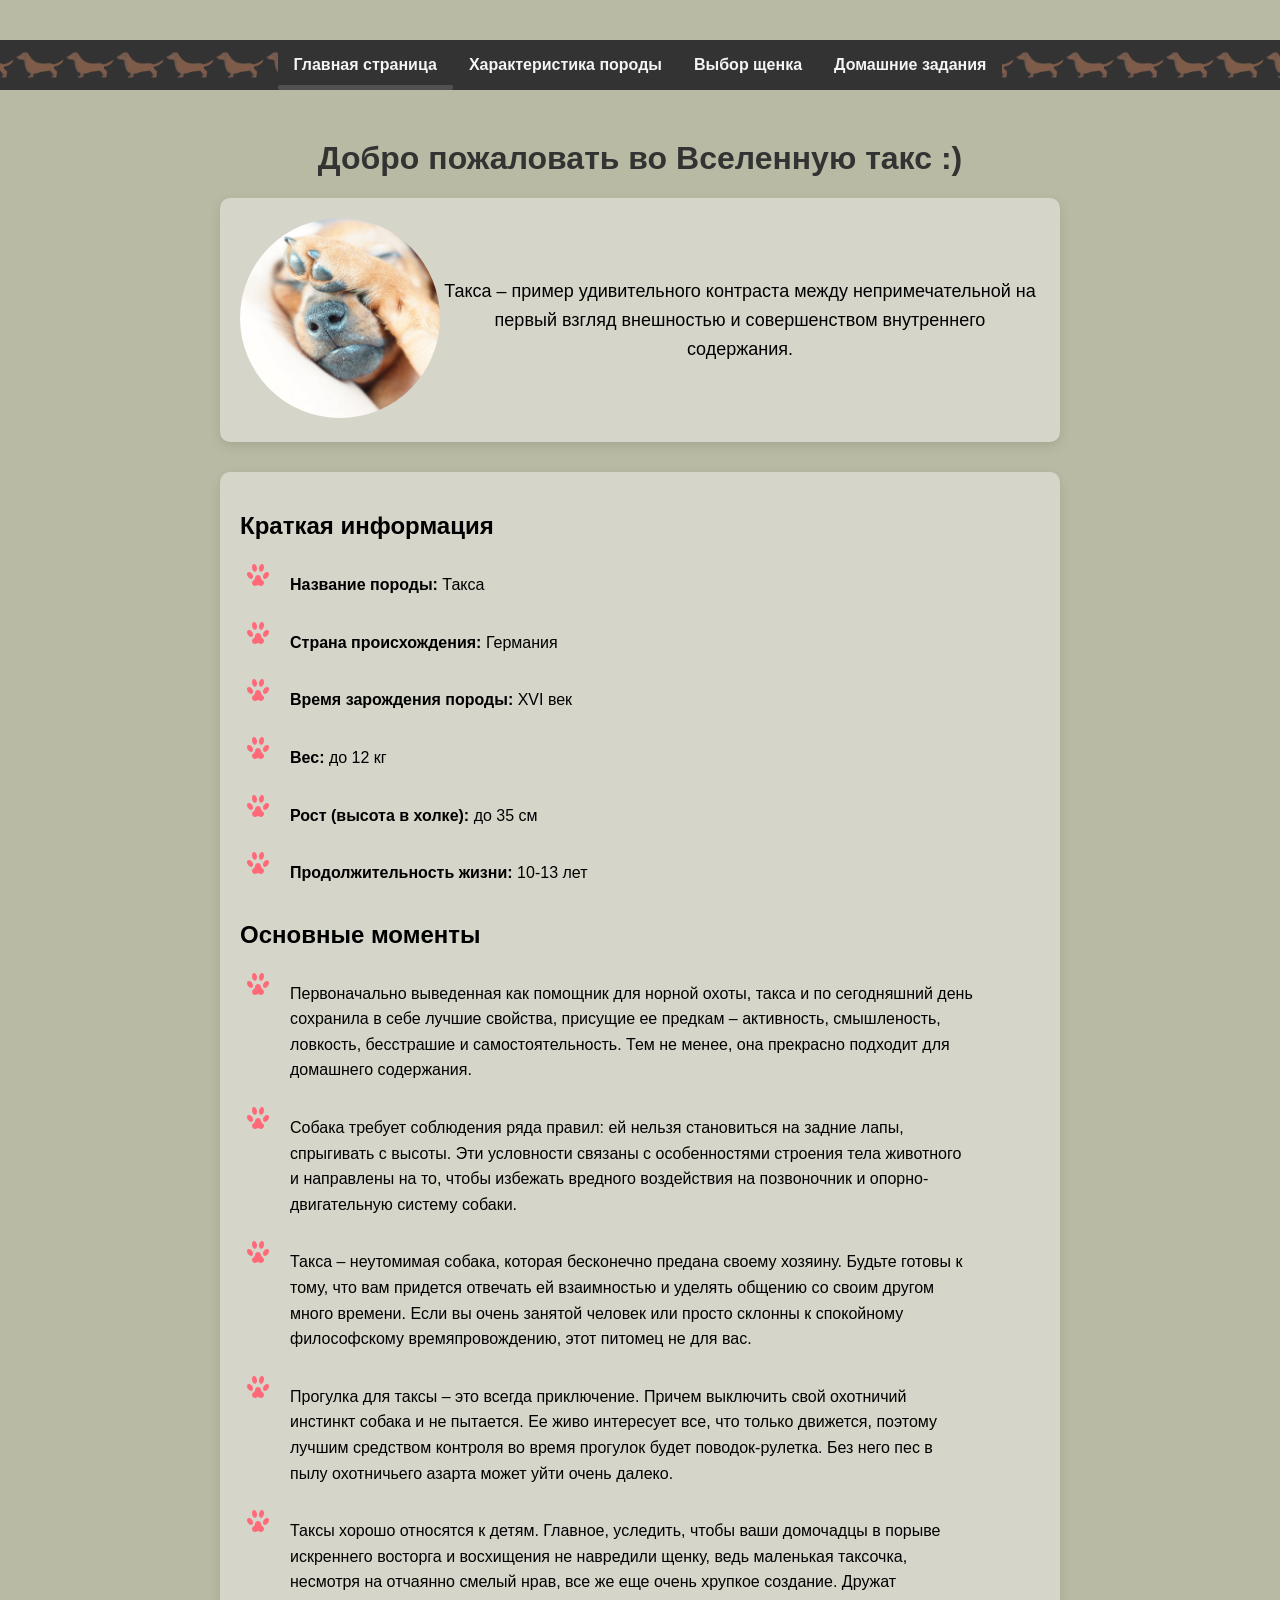
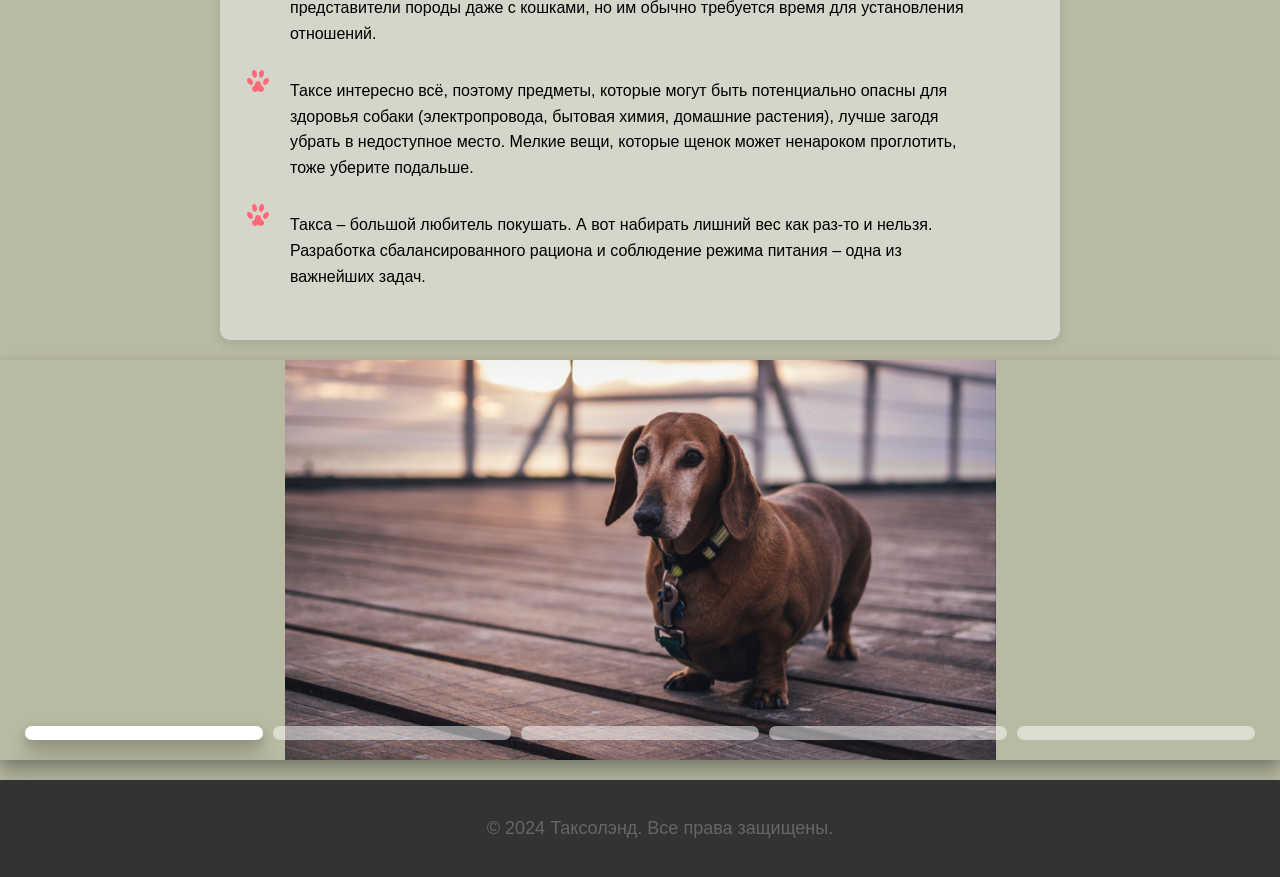
==== index.html @ 189440b9 "Your commit message" ====
<!DOCTYPE html>
<html lang="ru">
<head>
    <meta charset="UTF-8">
    <meta name="viewport" content="width=device-width, initial-scale=1.0">
    <title>Главная страница</title>
    <link rel="stylesheet" href="css/style.css">
    <link rel="stylesheet" href="css/logo.css">
    <link rel="stylesheet" href="css/slider-style.css">
    <link rel="stylesheet" href="css/startinfo-style.css">
    <script src="https://code.jquery.com/jquery-3.6.0.min.js"></script>
</head>
<body>
    <header>
        <!-- Логотип -->
        <div class="logo">
            <div class="dachshund-container">
                <div class="dachshund">
                    <!-- Тело -->
                    <div class="dachshund-body">
                        <!-- Лапы -->
                        <div class="leg leg-front"></div>
                        <div class="leg leg-back"></div>
                        <!-- Голова -->
                        <div class="dachshund-head">
                            <div class="ear ear-right"></div>
                            <div class="ear ear-left"></div>
                            <div class="eye eye-left"></div>
                            <div class="eye eye-right"></div>
                            <div class="nose"></div>
                        </div>

                    </div>
                    <!-- Хвост -->
                    <div class="tail"></div>
                </div>
            </div>
        </div>
        <!-- Меню навигации -->
        <ul class="navigation">
            <li class="active"><a href="index.html">Главная страница</a></li>
            <li><a href="pages/features.html">Характеристика породы</a></li>
            <li><a href="pages/puppy.html">Выбор щенка</a></li>
            <li class="dropdown">
                <a href="#">Домашние задания</a>
                <ul class="dropdown-content">
                    <li><a href="pages/drawing.html">Рисунок CSS</a></li>
                    <li><a href="pages/animation.html">Анимация SVG</a></li>
                    <li><a href="pages/test.html">Тест на знание сленга</a></li>
                </ul>
            </li>
        </ul>
    </header>
    <h1>Добро пожаловать во Вселенную такс :)</h1>
    <div class="content">

        <!-- Контент страницы -->
    <div class="main-content">
        <div class="pet-start">
            <div class="taxa-photo">
                <img src="images/images-dogs/dog5.JPG" class="rounded">
            </div>
            <div class="preview">
                <p>
                    Такса – пример удивительного контраста между непримечательной на первый взгляд
                    внешностью и совершенством внутреннего содержания.
                </p>
            </div>
        </div>

        <div class="brief-info">
            <h2 id="info">Краткая информация</h2>
            <ul class="info">
                <li> <strong>Название породы:</strong>
                     Такса
                </li>
                <li>
                    <strong>Страна происхождения:</strong>
                     Германия
                </li>
                <li>
                    <strong>Время зарождения породы:</strong>
                    	XVI век
                </li>
                <li>
                    <strong>Вес:</strong>
                     до 12 кг
                </li>
                <li>
                    <strong>Рост (высота в холке):</strong>
                     до 35 см
                </li>
                <li>
                    <strong>Продолжительность жизни:</strong>
                     10-13 лет
                </li>
            </ul>

            <h2 id="moment">Основные моменты</h2>
            <ul class="info">
                <li>
                    Первоначально выведенная как помощник для норной охоты, такса и по сегодняшний день сохранила в
                    себе лучшие свойства, присущие ее предкам – активность, смышленость, ловкость, бесстрашие и
                    самостоятельность. Тем не менее, она прекрасно подходит для домашнего содержания.
                </li>
                <li>
                    Собака требует соблюдения ряда правил: ей нельзя становиться на задние лапы,
                    спрыгивать с высоты. Эти условности связаны с особенностями строения тела животного
                    и направлены на то, чтобы избежать вредного воздействия на позвоночник и опорно-двигательную
                    систему собаки.
                </li>
                <li>
                    Такса – неутомимая собака, которая бесконечно предана своему хозяину. Будьте готовы к тому,
                    что вам придется отвечать ей взаимностью и уделять общению со своим другом много времени.
                    Если вы очень занятой человек или просто склонны к спокойному философскому времяпровождению,
                    этот питомец не для вас.
                </li>
                <li>
                    Прогулка для таксы – это всегда приключение. Причем выключить свой охотничий инстинкт
                    собака и не пытается. Ее живо интересует все, что только движется, поэтому лучшим средством
                    контроля во время прогулок будет поводок-рулетка. Без него пес в пылу охотничьего азарта может
                    уйти очень далеко.
                </li>
                <li>
                    Таксы хорошо относятся к детям. Главное, уследить, чтобы ваши домочадцы в порыве искреннего
                    восторга и восхищения не навредили щенку, ведь маленькая таксочка, несмотря на отчаянно смелый
                    нрав, все же еще очень хрупкое создание. Дружат представители породы даже с кошками, но им обычно
                    требуется время для установления отношений.
                </li>
                <li>
                    Таксе интересно всё, поэтому предметы, которые могут быть потенциально опасны для здоровья
                    собаки (электропровода, бытовая химия, домашние растения), лучше загодя убрать в недоступное
                    место. Мелкие вещи, которые щенок может ненароком проглотить, тоже уберите подальше.
                </li>
                <li>
                    Такса – большой любитель покушать. А вот набирать лишний вес как раз-то и нельзя.
                    Разработка сбалансированного рациона и соблюдение режима питания – одна из важнейших задач.
                </li>
            </ul>
        </div>
    </div>
    </div>
    <!-- Карусель -->
    <div class="slider">
        <div class="slider-slides" style="width: 500%;">
            <div class="slider-slide" style="background-image: url(images/images-dogs/dog1.jpeg); width: 20%;"></div>
            <!-- Еще слайды -->
            <div class="slider-slide" style="background-image: url(images/images-dogs/dog2.jpeg); width: 20%;"></div>
            <div class="slider-slide" style="background-image: url(images/images-dogs/dog3.jpeg); width: 20%;"></div>
            <div class="slider-slide" style="background-image: url(images/images-dogs/dog4.jpeg); width: 20%;"></div>
            <div class="slider-slide" style="background-image: url(images/images-dogs/dog5.JPG); width: 20%;"></div>
        </div>
        <div class="slider-dots"></div>
    </div>

    <div class="btn-toTop btn-toTop_hidden"></div>
    <footer>
        <p>© 2024 Таксолэнд. Все права защищены.</p>
    </footer>
    <script src="js/sliderScript.js"></script>
    <script src="js/toTop.js"></script>
</body>
</html>
---- css/style.css ----
body {
    font-family: Ubuntu, sans-serif;
    margin: 0;
    padding: 0;
    background-color: #B9BAA3;
}
body, html {
    margin: 0;
    padding: 0;
    overflow-x: hidden;
}


.navigation {
    background-color: #333;
    list-style: none;
    padding: 0;
    margin: 0;
    display: -webkit-box;
    display: -moz-box; /* для поддержки разных браузеров */
    display: -ms-flexbox;
    display: -webkit-flex;
    display: flex;
    flex-flow: row wrap;
    justify-content: center;
    position: relative;
}

.navigation::before {
    content: '';
    background-image: url('../images/taxi-icon1.png');
    background-repeat: repeat-x;
    background-size: 50px;
    position: absolute;
    top: -50px;
    left: 0;
    right: 0;
    bottom: 0;
    opacity: 0.5; /* Прозрачность изображения */
    height: 100px;

    background-position: bottom ;
}

.navigation li {
    background: #333;
    position: relative;
}

.other {
    z-index: 2;
}

.navigation a {
    text-decoration: none;
    color: #f4f4f4;
    display: block;
    padding: 1em;
    font-weight: bold;
    position: relative;
    transition: background-color 0.3s ease; /* Плавный переход цвета фона */
}
.navigation a:hover {
    background-color: #525151;
}

/* Подчеркивание для активного пункта меню */
.navigation .active > a::after{
    content: ''; /* Псевдоэлемент для подчеркивания */
    position: absolute; /* Позиционируем его относительно родителя */
    left: 0; /* Начало от левого края */
    right: 0; /* Конец на правом краю */
    bottom: 0px; /* Расположение под текстом */
    height: 5px; /* Высота линии подчеркивания */
    background-color: #525151; /* Цвет подчеркивания */
    border-radius: 2px; /* Сглаженные углы */
}

/* Подменю */
.dropdown-content {
    display: none; /* По умолчанию скрыто */
    position: absolute;
    top: 100%; /* Расположено ниже родительского пункта меню */
    left: 0;
    background-color: #333;
    list-style: none;
    padding: 0;
    margin: 0;
    width: 100%; /* Можно настроить по ширине */
    border-radius: 3px; /* Сглаживаем углы */
    border: none; /* Убираем границы */
    overflow: hidden;
    box-shadow: 0 4px 8px rgba(0, 0, 0, 0.2); /* Добавляем тень */
    z-index: 3;
}

.dropdown-content li {
    border-top: none;
}

.dropdown-content a {
    padding: 10px;
    text-align: left;
    border: none;
    font-weight: normal;
    font-size: 14px;
}

.dropdown:hover .dropdown-content {
    display: block; /* Показывается при наведении */
}

/* Для маленьких экранов */
@media all and (max-width: 600px) {
    .navigation {
        -webkit-flex-flow: column wrap;
        flex-flow: column wrap;
        padding: 0;
    }
    .navigation a {
        text-align: center;
        padding: 10px;
        border-bottom: 1px solid rgba(0,0,0,0.1);
    }
    .navigation li:last-of-type a {
        border-bottom: none;
    }
    /* Новые стили для подменю */
    .dropdown-content {
        width: 100%; /* Устанавливаем ширину подменю на 100% */
        left: 0; /* Располагаем подменю слева */
        -webkit-transform: none;
        -ms-transform: none;
        transform: none; /* Убираем трансформацию */
    }
}

h1 {
    color: #333;
    text-align: center;
    margin-top: 50px;
}

p {
    text-align: center;
    font-size: 18px;
    color: #666;
}

footer {
    background-color: #333; /* Цвет фона подвала */
    text-align: center; /* Выравнивание текста по центру */
    padding: 20px; /* Отступы внутри подвала */
    position: relative; /* Позиционирование */
    bottom: 0; /* Прикрепляем подвал к низу */
    width: 100%; /* Ширина подвала */
}

.btn-toTop {
    position: fixed;
    background-color: #FF6978;
    background-image: url("../images/arrow.png");
    background-repeat: no-repeat;
    right: 15px;
    bottom: 0;
    border-radius: 50%;
    display: -webkit-box;
    display: -ms-flexbox;
    display: flex;
    align-items: center;
    justify-content: center;
    width: 50px;
    height: 50px;
    z-index: 4;
}

.btn-toTop_hidden {
    display: none;
}
---- css/logo.css ----
/* Размер таксы управляется здесь */
:root {
    --scale: 0.4; /* Измените это значение, чтобы увеличить или уменьшить таксу */
    --translatex: -100%;
    --heightLogo: 100px;

}

.logo {
    display: flex;
    overflow: hidden;
    /*justify-content: center;*/
    height: calc(var(--scale) * var(--heightLogo));
    background-color: #B9BAA3;
}

/* Контейнер для масштабирования */
.dachshund-container {
    left: 100%;
    position: relative;
    transform: scale(var(--scale));
    animation: run 20s linear infinite; /* Анимация движения */
}


@keyframes run {
    0% {
        left: 100%;
    }
    50% {
        left: 50%;
        transform: scale(var(--scale));
    }
    100% {
        left: -20%;
        transform: scale(var(--scale)); /* Конечная позиция (выходит за левую границу контейнера) */
    }
}


/* Тело таксы */
.dachshund-body {
    width: 200px;
    height: 60px;
    background-color: #6b4f31;
    border-radius: 30px;
    position: relative;
    display: flex;
    justify-content: space-between;
}

/* Голова таксы */
.dachshund-head {
    width: 60px;
    height: 60px;
    background-color: #6b4f31;
    border-radius: 50%;
    position: absolute;
    left: -40px;
    top: 0;
}

/* Уши таксы */
.ear {
    width: 30px;
    height: 40px;
    background-color: #5a3f27;
    border-radius: 60%;
    position: absolute;
}
.ear-left {
    left: -10px;
    top: 5px;
    transform: rotate(20deg);
    z-index: -1; /* Левое ухо позади головы */
}
.ear-right {
    right: -10px;
    top: 5px;
    transform: rotate(-20deg);
    z-index: 3; /* Правое ухо впереди головы */
}

/* Нос таксы */
.nose {
    width: 12px;
    height: 12px;
    background-color: black;
    border-radius: 50%;
    position: absolute;
    top: 30px;
    /*right: 10px;*/
}

/* Глаза таксы */
.eye {
    width: 8px;
    height: 8px;
    background-color: black;
    border-radius: 50%;
    position: absolute;
    top: 15px;
}
.eye-left {
    left: 10px;
}
.eye-right {
    left: 22px;
}

/* Лапы таксы */
.leg {
    width: 15px;
    height: 40px;
    background-color: #6b4f31;
    border-radius: 10px;
    position: absolute;
    bottom: -15px;
}
.leg-front {
    left: 20px;
}
.leg-back {
    right: 20px;
}

/* Хвост таксы */
.tail {
    width: 10px;
    height: 50px;
    background-color: #6b4f31;
    border-radius: 10px;
    position: absolute;
    top: 5px;
    right: -15px;
    transform: rotate(45deg);
    transform-origin: top;
}
---- css/slider-style.css ----
.slider {
    position: relative;
    height: 400px;
    width: 100%;
    margin: 20px 0;
    box-shadow: 0 4px 12px rgba(0,0,0,0.2), 0 16px 20px rgba(0,0,0,0.2);
    overflow: hidden;
}
.slider-slides {
    display: flex;
    position: relative;
    height: 100%;
    transition: transform 0.3s cubic-bezier(0.51, 0.92, 0.24, 1);
    will-change: transform;
}
.slider-slide {
    float: left;
    height: 100%;
    background-position: 50% 50%;
    background-repeat: no-repeat;
    background-size: contain;
    /* Для кроссбраузерности добавим префикс для старых браузеров */
    -webkit-background-size: contain; /* Для Safari */
    -moz-background-size: contain; /* Для Firefox */
    -o-background-size: contain; /* Для старой Opera */
}
.slider-dots {
    display: flex;
    position: absolute;
    bottom: 20px;
    left: 20px;
    width: calc(100% - 40px);
}
.slider-dot,
.slider-indicator {
    display: block;
    margin: 0 5px;
    height: 14px;
    background: rgba(255, 255, 255, 0.5);
    border-radius: 50px;
    cursor: pointer;
}
.slider-indicator {
    position: absolute;
    background: white;
    width: auto;
    box-shadow: 0 4px 12px rgba(0,0,0,0.2), 0 16px 20px rgba(0,0,0,0.2);
}
.slider-indicator-left {
    transition: left 0.3s cubic-bezier(0.51, 0.92, 0.24, 1.15), right 0.3s 0.1s cubic-bezier(0.51, 0.92, 0.24, 1.15);
}
.slider-indicator-right {
    transition: left 0.3s 0.1s cubic-bezier(0.51, 0.92, 0.24, 1.15), right 0.3s cubic-bezier(0.51, 0.92, 0.24, 1.15);
}
---- css/startinfo-style.css ----
.info li {
    margin: 0 0 5px 0;
    background-size: 24px;
    background-repeat: no-repeat;
    padding: 0 0 15px 10px;
    max-width: 90%;
}
.info {
    list-style-image: url('../images/marker.png');
    line-height: 1.6;
    /* Префиксы для старых версий браузеров */
    -webkit-list-style-image: url('../images/marker.png'); /* Для Safari */
    -moz-list-style-image: url('../images/marker.png'); /* Для Firefox */
}
.preview p {
    line-height: 1.6;
    color: black;
}

.main-content{
    display: flex;
    flex-direction: column;
    justify-content: center;
    align-items: center;
}

.brief-info {
    background-color: #D6D5C9; /* фон для контента */
    padding: 20px; /* Внутренние отступы */
    box-shadow: 0 4px 12px rgba(0, 0, 0, 0.1); /* Тень для выделения */
    border-radius: 10px; /* Скругленные углы */
    width: 80%; /* Ширина контейнера */
    max-width: 800px; /* Максимальная ширина */
    /* Префиксы для box-shadow и border-radius */
    -webkit-box-shadow: 0 4px 12px rgba(0, 0, 0, 0.1); /* Для старых версий Safari */
    -moz-box-shadow: 0 4px 12px rgba(0, 0, 0, 0.1); /* Для старых версий Firefox */
    -webkit-border-radius: 10px; /* Для старых версий Safari */
    -moz-border-radius: 10px; /* Для старых версий Firefox */
}

.pet-start{
    background-color: #D6D5C9;
    padding: 20px; /* Внутренние отступы */
    margin-bottom: 30px;
    box-shadow: 0 4px 12px rgba(0, 0, 0, 0.1); /* Тень для выделения */
    border-radius: 10px; /* Скругленные углы */
    width: 80%; /* Ширина контейнера */
    max-width: 800px; /* Максимальная ширина */
    display: flex;
    justify-content: center;
    align-items: center;
}

img.rounded {
    width: 200px; /* Ширина картинки */
    height: 200px; /* Высота картинки */
    border-radius: 50%; /* Закругление до круга */
    object-fit: cover; /* Обрезка изображения для ровного заполнения */
    /* Префиксы для border-radius и object-fit */
    -webkit-border-radius: 50%; /* Для старых версий Safari */
    -moz-border-radius: 50%; /* Для старых версий Firefox */
    -webkit-object-fit: cover; /* Для старых версий Safari */
}

@media all and (max-width: 600px) {
    .pet-start {
        display: flex;
        flex-direction: column;
    }
}
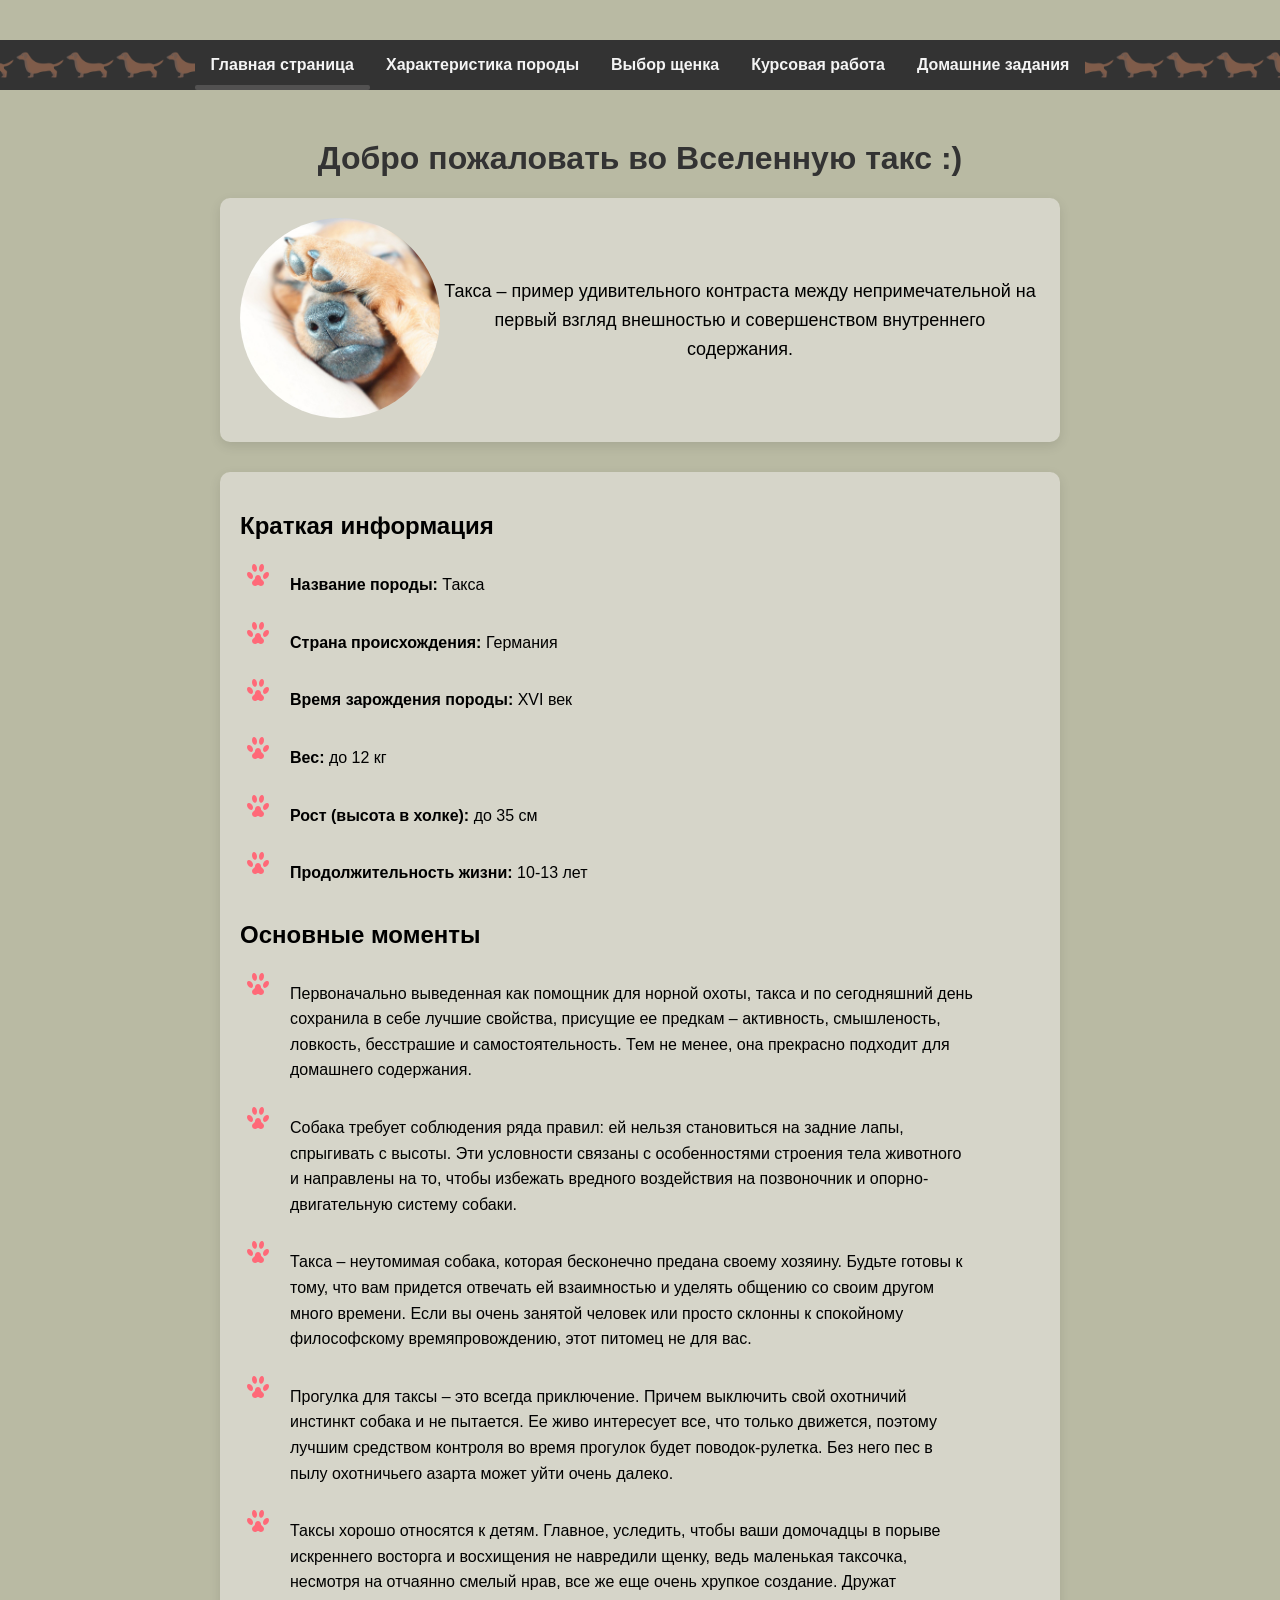
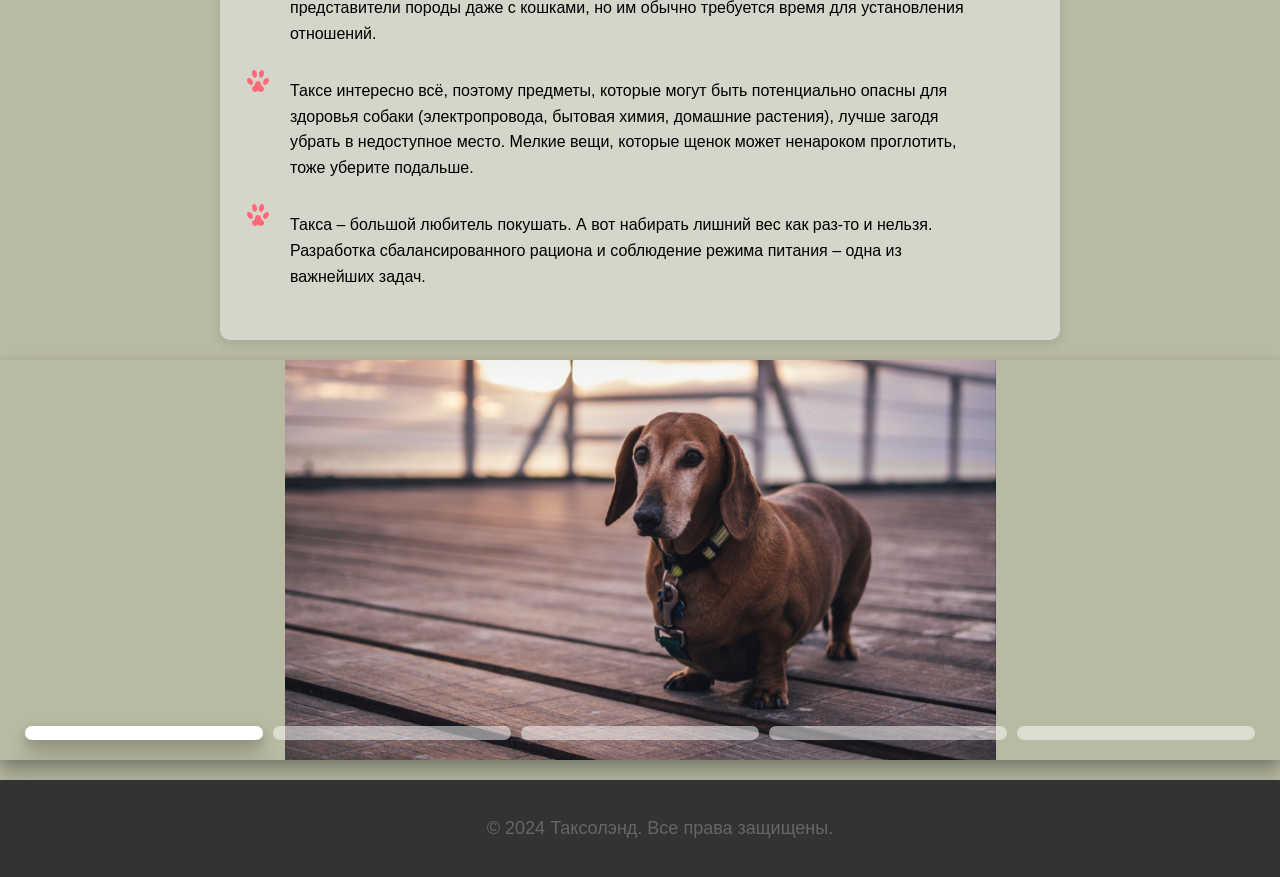
==== commit b3715487: "final" ====
--- a/index.html
+++ b/index.html
@@ -41,6 +41,7 @@
             <li class="active"><a href="index.html">Главная страница</a></li>
             <li><a href="pages/features.html">Характеристика породы</a></li>
             <li><a href="pages/puppy.html">Выбор щенка</a></li>
+            <li><a href="#">Курсовая работа</a></li>
             <li class="dropdown">
                 <a href="#">Домашние задания</a>
                 <ul class="dropdown-content">
